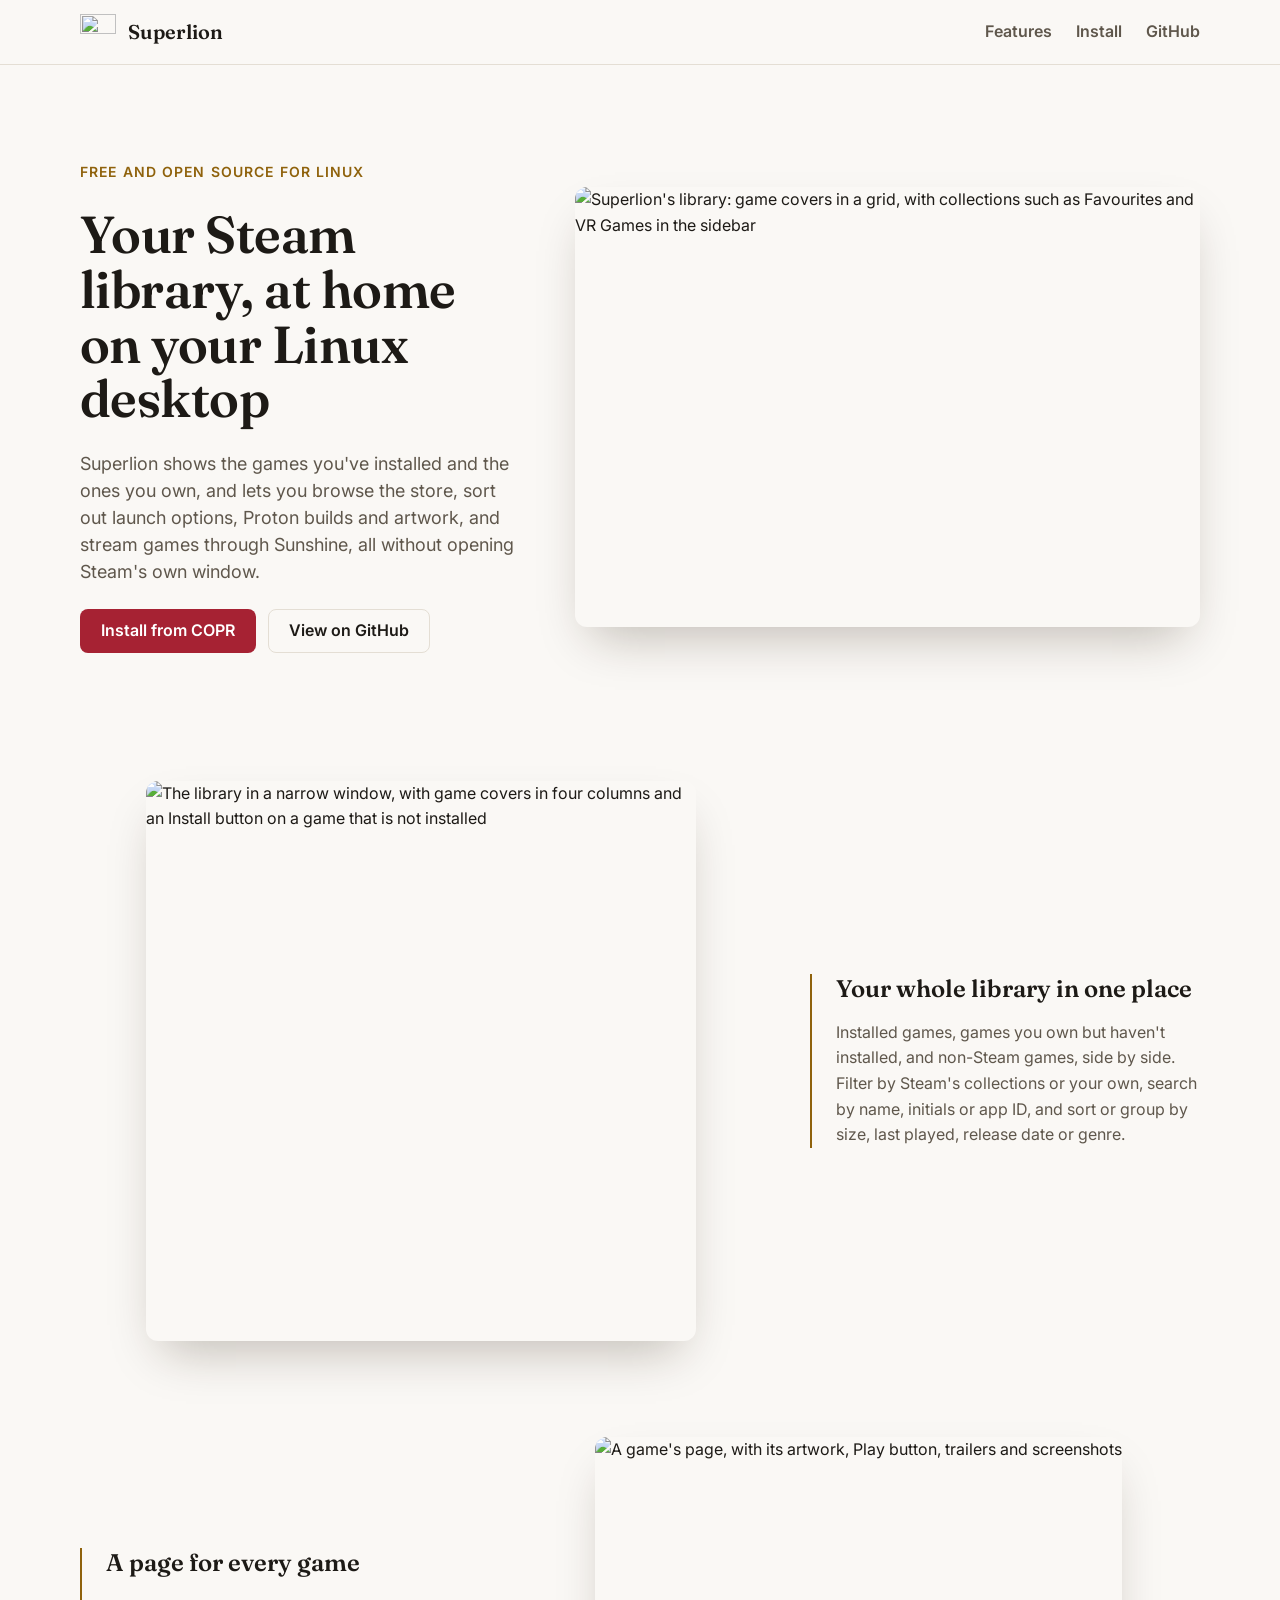
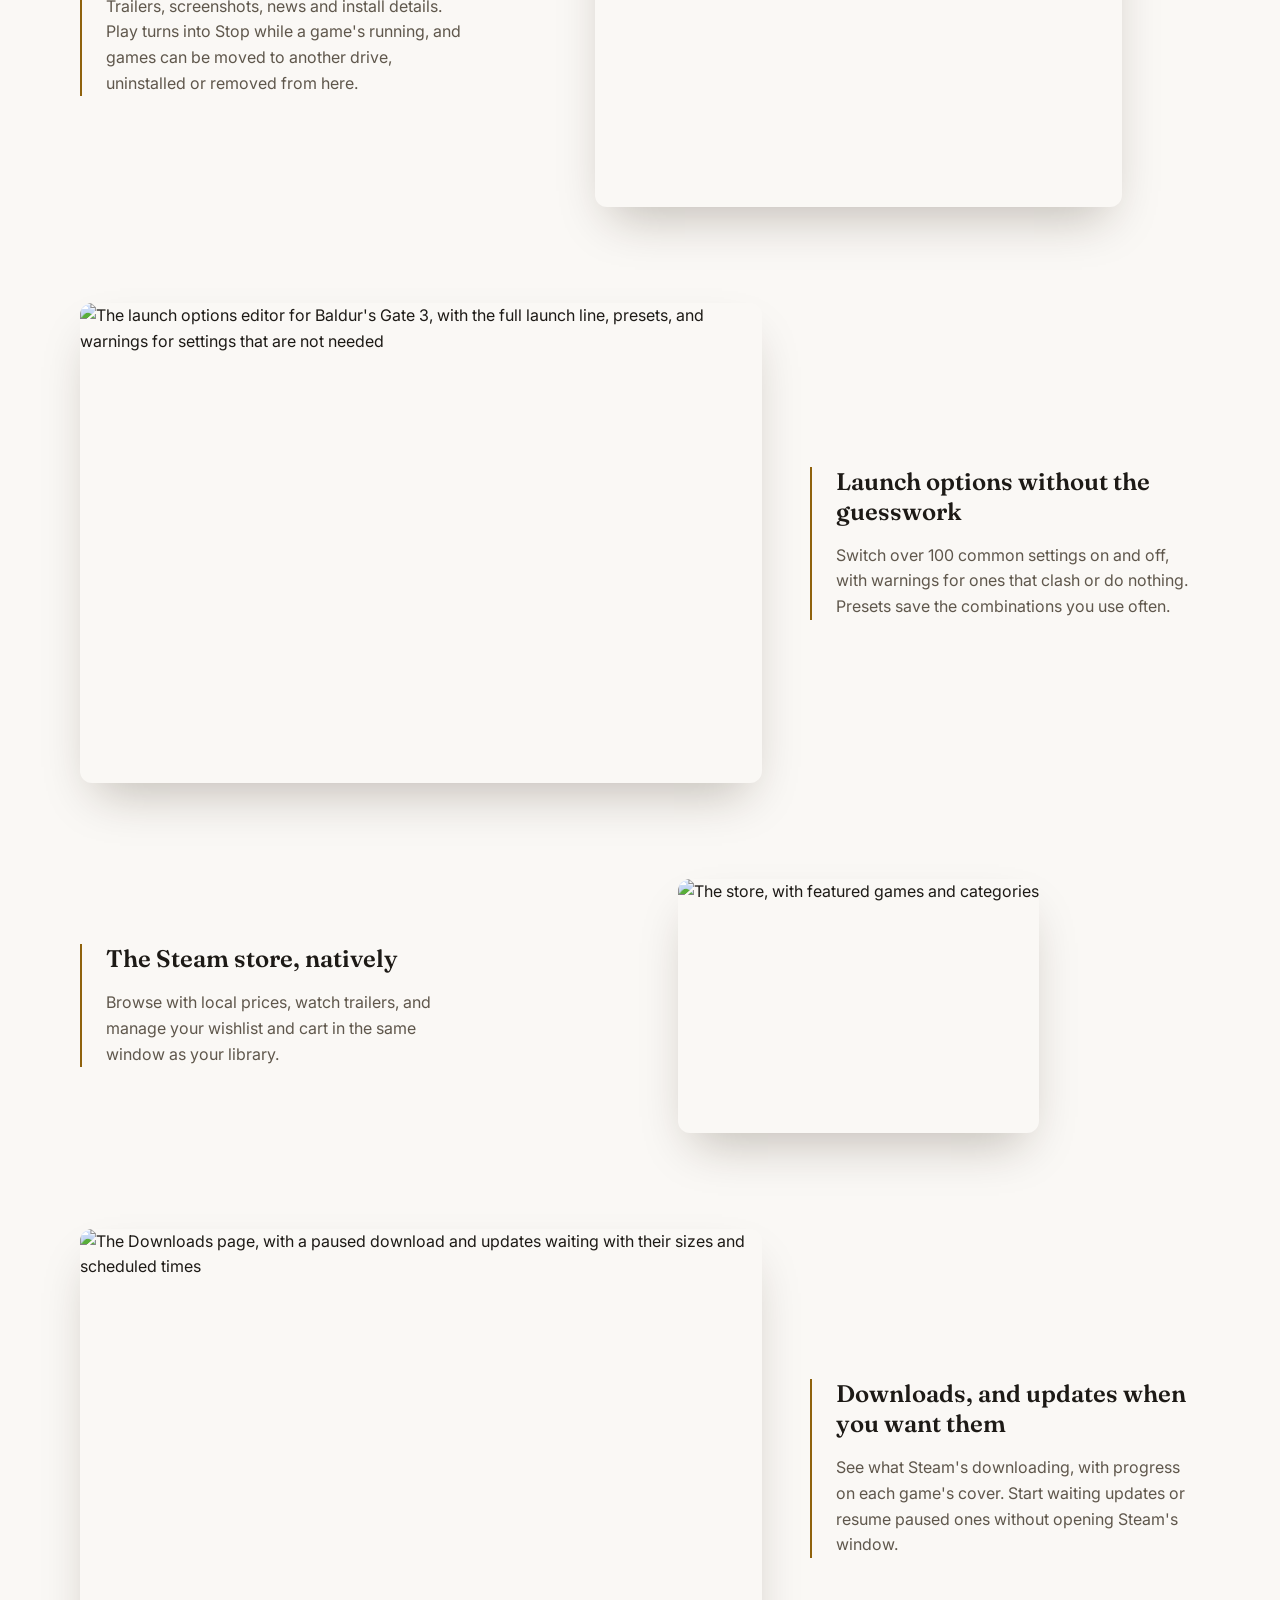
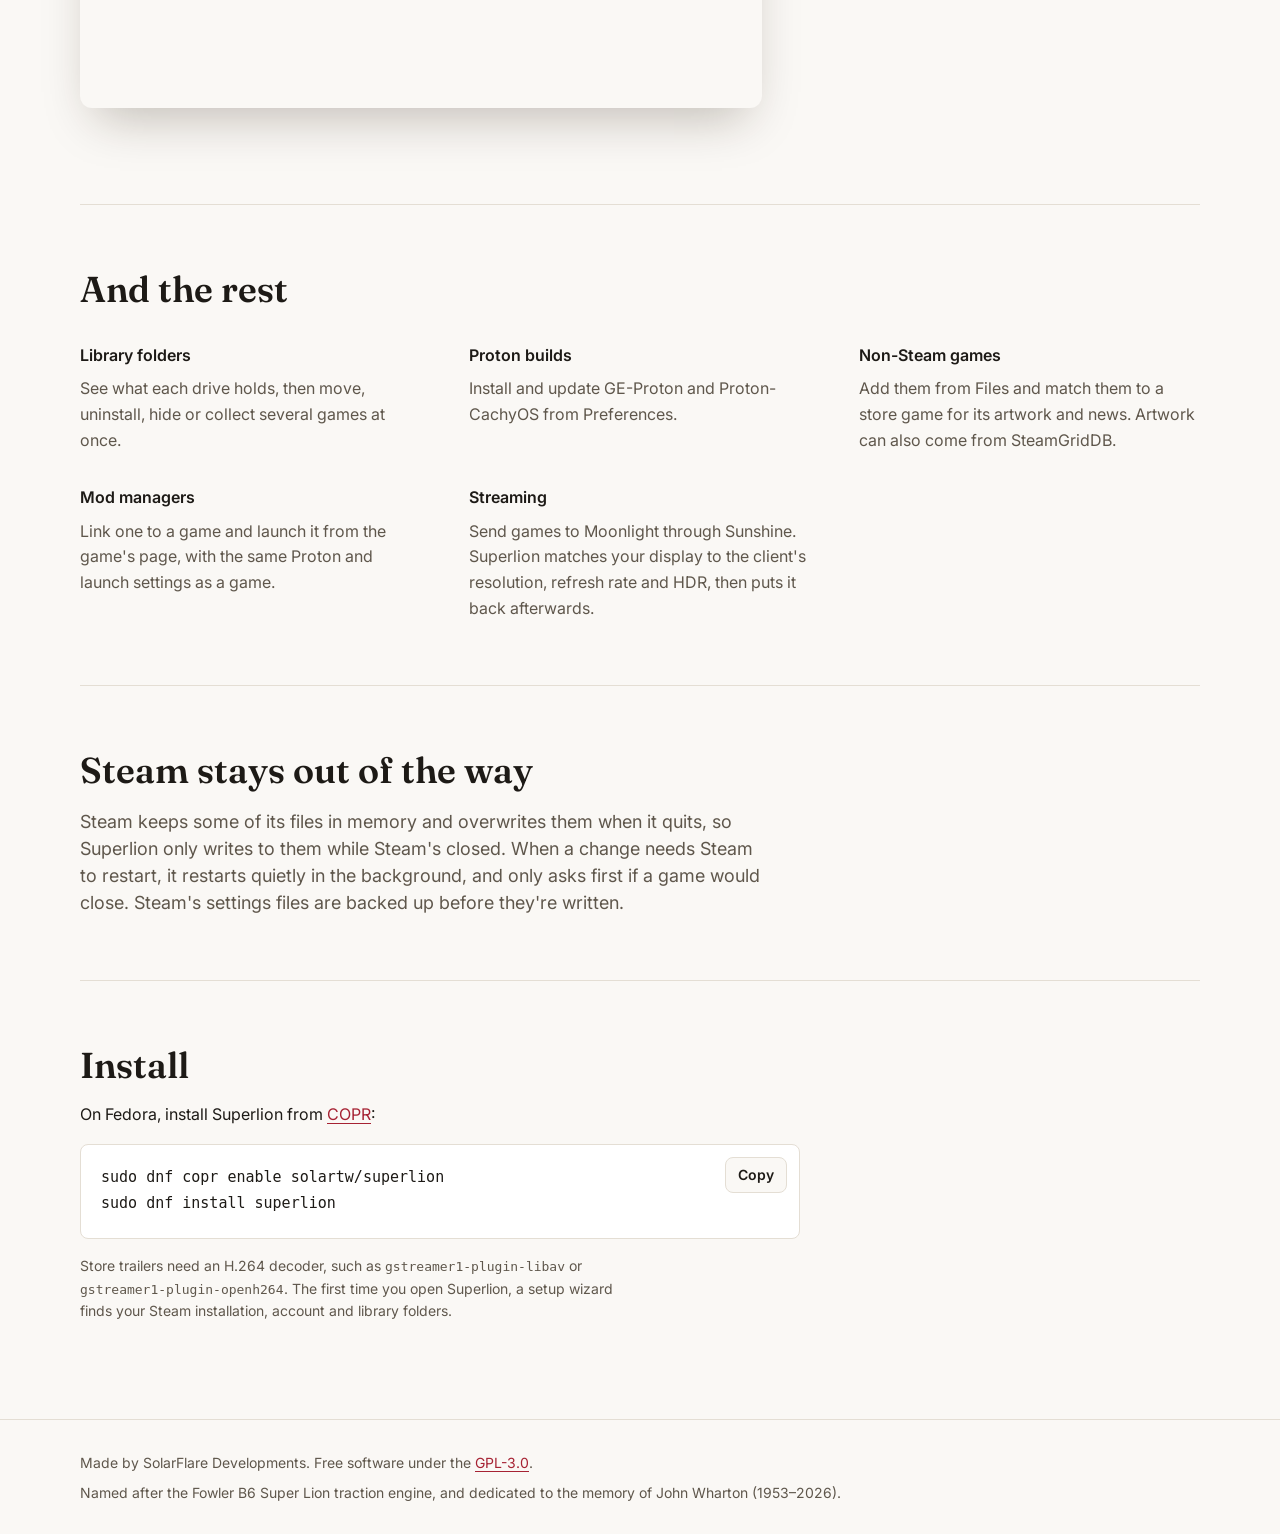
==== site/index.html @ ac481a47 "Add a website for GitHub Pages A single page in site/, built by site/build.py with the screenshots a" ====
<!doctype html>
<html lang="en-GB">
<head>
  <meta charset="utf-8">
  <meta name="viewport" content="width=device-width, initial-scale=1">
  <title>Superlion: a native Linux app for your Steam library</title>
  <meta name="description" content="A native GTK 4 app for your Steam library on Linux: organise games, edit launch options, manage Proton builds and stream with Sunshine, without Steam's window.">
  <link rel="canonical" href="https://tomtwentysix.github.io/Superlion/">
  <meta name="color-scheme" content="dark light">
  <meta name="theme-color" content="#16130f" media="(prefers-color-scheme: dark)">
  <meta name="theme-color" content="#faf8f5" media="(prefers-color-scheme: light)">
  <link rel="icon" href="images/icon.svg" type="image/svg+xml">
  <meta property="og:type" content="website">
  <meta property="og:title" content="Superlion: a native Linux app for your Steam library">
  <meta property="og:description" content="Browse and organise your Steam games, edit launch options, manage Proton builds and stream with Sunshine, all without opening Steam's window.">
  <meta property="og:url" content="https://tomtwentysix.github.io/Superlion/">
  <meta property="og:image" content="https://tomtwentysix.github.io/Superlion/images/social-preview.png">
  <meta property="og:image:width" content="1280">
  <meta property="og:image:height" content="640">
  <meta name="twitter:card" content="summary_large_image">
  <link rel="preconnect" href="https://fonts.googleapis.com">
  <link rel="preconnect" href="https://fonts.gstatic.com" crossorigin>
  <link rel="stylesheet" href="https://fonts.googleapis.com/css2?family=Fraunces:opsz,wght@9..144,600&family=Inter:wght@400;600&display=swap">
  <link rel="stylesheet" href="style.css">
  <script type="application/ld+json">
  {
    "@context": "https://schema.org",
    "@type": "SoftwareApplication",
    "name": "Superlion",
    "description": "A native Linux app for your Steam library, built with GTK 4 and libadwaita.",
    "applicationCategory": "GameApplication",
    "operatingSystem": "Linux",
    "url": "https://tomtwentysix.github.io/Superlion/",
    "downloadUrl": "https://copr.fedorainfracloud.org/coprs/solartw/superlion/",
    "license": "https://www.gnu.org/licenses/gpl-3.0.html",
    "image": "https://tomtwentysix.github.io/Superlion/images/library.webp",
    "author": { "@type": "Organization", "name": "SolarFlare Developments" },
    "offers": { "@type": "Offer", "price": "0", "priceCurrency": "GBP" }
  }
  </script>
</head>
<body>
  <a class="skip" href="#main">Skip to content</a>
  <header class="site-header">
    <div class="wrap header-row">
      <a class="brand" href="./">
        <img src="images/icon.svg" width="36" height="36" alt="">
        <span>Superlion</span>
      </a>
      <nav aria-label="Main">
        <a href="#features">Features</a>
        <a href="#install">Install</a>
        <a href="https://github.com/tomtwentysix/Superlion">GitHub</a>
      </nav>
    </div>
  </header>

  <main id="main">
    <section class="hero wrap">
      <div class="hero-text">
        <p class="eyebrow">Free and open source for Linux</p>
        <h1>Your Steam library, at home on your Linux desktop</h1>
        <p class="lede">Superlion shows the games you've installed and the ones you own, and lets you browse the store, sort out launch options, Proton builds and artwork, and stream games through Sunshine, all without opening Steam's own window.</p>
        <div class="actions">
          <a class="button primary" href="#install">Install from COPR</a>
          <a class="button secondary" href="https://github.com/tomtwentysix/Superlion">View on GitHub</a>
        </div>
      </div>
      <img class="shot hero-shot" src="images/library.webp" width="1280" height="900"
           alt="Superlion's library: game covers in a grid, with collections such as Favourites and VR Games in the sidebar">
    </section>

    <section id="features" class="features wrap" aria-labelledby="features-title">
      <h2 id="features-title" class="visually-hidden">Features</h2>

      <article class="feature">
        <div class="feature-text">
          <h3>Your whole library in one place</h3>
          <p>Installed games, games you own but haven't installed, and non-Steam games, side by side. Filter by Steam's collections or your own, search by name, initials or app ID, and sort or group by size, last played, release date or genre.</p>
        </div>
        <img class="shot" src="images/library-narrow.webp" width="909" height="925" loading="lazy"
             alt="The library in a narrow window, with game covers in four columns and an Install button on a game that is not installed">
      </article>

      <article class="feature">
        <div class="feature-text">
          <h3>A page for every game</h3>
          <p>Trailers, screenshots, news and install details. Play turns into Stop while a game's running, and games can be moved to another drive, uninstalled or removed from here.</p>
        </div>
        <img class="shot" src="images/game-overview.webp" width="1280" height="900" loading="lazy"
             alt="A game's page, with its artwork, Play button, trailers and screenshots">
      </article>

      <article class="feature">
        <div class="feature-text">
          <h3>Launch options without the guesswork</h3>
          <p>Switch over 100 common settings on and off, with warnings for ones that clash or do nothing. Presets save the combinations you use often.</p>
        </div>
        <img class="shot" src="images/launch-options.webp" width="1280" height="900" loading="lazy"
             alt="The launch options editor for Baldur&#39;s Gate 3, with the full launch line, presets, and warnings for settings that are not needed">
      </article>

      <article class="feature">
        <div class="feature-text">
          <h3>The Steam store, natively</h3>
          <p>Browse with local prices, watch trailers, and manage your wishlist and cart in the same window as your library.</p>
        </div>
        <img class="shot" src="images/store.webp" width="1280" height="900" loading="lazy"
             alt="The store, with featured games and categories">
      </article>

      <article class="feature">
        <div class="feature-text">
          <h3>Downloads, and updates when you want them</h3>
          <p>See what Steam's downloading, with progress on each game's cover. Start waiting updates or resume paused ones without opening Steam's window.</p>
        </div>
        <img class="shot" src="images/downloads.webp" width="1280" height="900" loading="lazy"
             alt="The Downloads page, with a paused download and updates waiting with their sizes and scheduled times">
      </article>
    </section>

    <section class="more wrap" aria-labelledby="more-title">
      <h2 id="more-title">And the rest</h2>
      <dl class="more-list">
        <div>
          <dt>Library folders</dt>
          <dd>See what each drive holds, then move, uninstall, hide or collect several games at once.</dd>
        </div>
        <div>
          <dt>Proton builds</dt>
          <dd>Install and update GE-Proton and Proton-CachyOS from Preferences.</dd>
        </div>
        <div>
          <dt>Non-Steam games</dt>
          <dd>Add them from Files and match them to a store game for its artwork and news. Artwork can also come from SteamGridDB.</dd>
        </div>
        <div>
          <dt>Mod managers</dt>
          <dd>Link one to a game and launch it from the game's page, with the same Proton and launch settings as a game.</dd>
        </div>
        <div>
          <dt>Streaming</dt>
          <dd>Send games to Moonlight through Sunshine. Superlion matches your display to the client's resolution, refresh rate and HDR, then puts it back afterwards.</dd>
        </div>
      </dl>
    </section>

    <section class="steam wrap" aria-labelledby="steam-title">
      <h2 id="steam-title">Steam stays out of the way</h2>
      <p>Steam keeps some of its files in memory and overwrites them when it quits, so Superlion only writes to them while Steam's closed. When a change needs Steam to restart, it restarts quietly in the background, and only asks first if a game would close. Steam's settings files are backed up before they're written.</p>
    </section>

    <section id="install" class="install wrap" aria-labelledby="install-title">
      <h2 id="install-title">Install</h2>
      <p>On Fedora, install Superlion from <a href="https://copr.fedorainfracloud.org/coprs/solartw/superlion/">COPR</a>:</p>
      <div class="code">
        <pre><code>sudo dnf copr enable solartw/superlion
sudo dnf install superlion</code></pre>
        <button type="button" class="copy" data-copy="sudo dnf copr enable solartw/superlion &amp;&amp; sudo dnf install superlion">Copy</button>
      </div>
      <p class="note">Store trailers need an H.264 decoder, such as <code>gstreamer1-plugin-libav</code> or <code>gstreamer1-plugin-openh264</code>. The first time you open Superlion, a setup wizard finds your Steam installation, account and library folders.</p>
    </section>
  </main>

  <footer class="site-footer">
    <div class="wrap footer-row">
      <p>Made by SolarFlare Developments. Free software under the <a href="https://github.com/tomtwentysix/Superlion/blob/main/LICENSE">GPL-3.0</a>.</p>
      <p>Named after the Fowler B6 Super Lion traction engine, and dedicated to the memory of John Wharton (1953–2026).</p>
    </div>
  </footer>

  <script>
    for (const button of document.querySelectorAll(".copy")) {
      button.addEventListener("click", async () => {
        try {
          await navigator.clipboard.writeText(button.dataset.copy);
          button.textContent = "Copied";
        } catch {
          button.textContent = "Select and copy";
        }
        setTimeout(() => { button.textContent = "Copy"; }, 2000);
      });
    }
  </script>
</body>
</html>
---- site/style.css ----
:root {
  --bg: #16130f;
  --surface: #211d18;
  --text: #f3efe8;
  --muted: #b5aca0;
  --border: #352f27;
  --primary: #e0566a;
  --on-primary: #16130f;
  --brass: #d9a33a;
  --shadow: 0 24px 48px -16px rgb(0 0 0 / 0.45);
  --serif: "Fraunces", Georgia, serif;
  --sans: "Inter", system-ui, sans-serif;
  --mono: ui-monospace, "SF Mono", "Cascadia Mono", "DejaVu Sans Mono", monospace;
  color-scheme: dark;
}

@media (prefers-color-scheme: light) {
  :root {
    --bg: #faf8f5;
    --surface: #ffffff;
    --text: #1d1a16;
    --muted: #5f574c;
    --border: #e4ded4;
    --primary: #a62233;
    --on-primary: #ffffff;
    --brass: #8f620c;
    --shadow: 0 24px 48px -16px rgb(40 24 8 / 0.28);
    color-scheme: light;
  }
}

*, *::before, *::after { box-sizing: border-box; }

html { scroll-behavior: smooth; scroll-padding-top: 80px; }

@media (prefers-reduced-motion: reduce) {
  html { scroll-behavior: auto; }
}

body {
  margin: 0;
  background: var(--bg);
  color: var(--text);
  font: 400 1rem/1.6 var(--sans);
  -webkit-font-smoothing: antialiased;
}

img { max-width: 100%; height: auto; display: block; }

a { color: var(--primary); text-underline-offset: 3px; text-decoration: none; }
a:hover { text-decoration: underline; }
p a, dd a, .site-footer a { text-decoration: underline; }

:focus-visible { outline: 2px solid var(--brass); outline-offset: 2px; border-radius: 4px; }

h1, h2, h3 { font-family: var(--serif); font-weight: 600; font-optical-sizing: auto; margin: 0; }
h1 { font-size: clamp(2.25rem, 5vw, 3.25rem); line-height: 1.05; letter-spacing: -0.01em; }
h2 { font-size: clamp(1.75rem, 3.5vw, 2.25rem); line-height: 1.15; }
h3 { font-size: 1.5rem; line-height: 1.25; }
p { margin: 0; }

.wrap { width: min(1120px, 100% - 32px); margin-inline: auto; }

.visually-hidden {
  position: absolute; width: 1px; height: 1px; overflow: hidden;
  clip: rect(0 0 0 0); white-space: nowrap;
}

.skip {
  position: absolute; left: 16px; top: -48px; z-index: 10;
  background: var(--surface); color: var(--text); padding: 8px 16px; border-radius: 8px;
}
.skip:focus { top: 16px; }

.site-header {
  position: sticky; top: 0; z-index: 5;
  background: color-mix(in srgb, var(--bg) 92%, transparent);
  border-bottom: 1px solid var(--border);
  backdrop-filter: blur(8px);
}
.header-row { display: flex; align-items: center; justify-content: space-between; gap: 16px; height: 64px; }
.brand { display: flex; align-items: center; gap: 12px; color: var(--text); font: 600 1.25rem/1 var(--serif); }
.brand:hover { text-decoration: none; }
nav { display: flex; gap: 24px; }
nav a { color: var(--muted); font-weight: 600; }
nav a:hover { color: var(--text); text-decoration: none; }

.hero {
  display: grid; grid-template-columns: minmax(0, 5fr) minmax(0, 7fr);
  gap: 48px; align-items: center; padding-block: 96px;
}
.hero-text { display: grid; gap: 24px; }
.eyebrow {
  color: var(--brass); font-weight: 600; font-size: 0.875rem;
  letter-spacing: 0.08em; text-transform: uppercase;
}
.lede { color: var(--muted); font-size: 1.125rem; line-height: 1.5; max-width: 62ch; }
.actions { display: flex; flex-wrap: wrap; gap: 12px; }

.button {
  display: inline-flex; align-items: center; min-height: 44px; padding: 0 20px;
  border-radius: 8px; font-weight: 600; border: 1px solid transparent;
}
.button:hover { text-decoration: none; }
.primary { background: var(--primary); color: var(--on-primary); }
.primary:hover { background: color-mix(in srgb, var(--primary) 85%, var(--text)); }
.secondary { border-color: var(--border); color: var(--text); }
.secondary:hover { border-color: var(--muted); }

.shot { border-radius: 12px; box-shadow: var(--shadow); }

.features { display: grid; gap: 96px; padding-block: 32px 96px; }
.feature {
  display: grid; grid-template-columns: minmax(0, 4fr) minmax(0, 7fr);
  gap: 48px; align-items: center;
}
.feature:nth-child(odd of .feature) { grid-template-columns: minmax(0, 7fr) minmax(0, 4fr); }
.feature:nth-child(odd of .feature) .feature-text { order: 2; }
.feature .shot { max-height: 560px; width: auto; justify-self: center; }
.feature-text { display: grid; gap: 16px; border-left: 2px solid var(--brass); padding-left: 24px; }
.feature-text p { color: var(--muted); max-width: 62ch; }

.more, .steam, .install {
  padding-block: 64px; border-top: 1px solid var(--border);
  grid-template-columns: minmax(0, 1fr);
}
.more { display: grid; gap: 32px; }
.more-list { display: grid; grid-template-columns: repeat(auto-fit, minmax(280px, 1fr)); gap: 32px 48px; margin: 0; }
.more-list dt { font-weight: 600; margin-bottom: 8px; }
.more-list dd { margin: 0; color: var(--muted); }

.steam { display: grid; gap: 16px; }
.steam p { color: var(--muted); max-width: 62ch; font-size: 1.125rem; line-height: 1.5; }

.install { display: grid; gap: 16px; padding-bottom: 96px; }
.install p { max-width: 62ch; }
.code {
  display: flex; align-items: flex-start; gap: 12px; padding: 12px 12px 12px 0;
  background: var(--surface); border: 1px solid var(--border); border-radius: 8px; max-width: 720px;
}
pre { flex: 1; min-width: 0; margin: 0; padding: 8px 0 8px 20px; overflow-x: auto; }
code { font: 0.9375rem/1.6 var(--mono); }
.note { color: var(--muted); font-size: 0.875rem; }
.note code { font-size: 0.8125rem; overflow-wrap: anywhere; }
.copy {
  flex: none; min-height: 36px; padding: 0 12px;
  background: var(--bg); color: var(--text); border: 1px solid var(--border);
  border-radius: 8px; font: 600 0.875rem/1 var(--sans); cursor: pointer;
}
.copy:hover { border-color: var(--muted); }

.site-footer { border-top: 1px solid var(--border); padding-block: 32px; color: var(--muted); font-size: 0.875rem; }
.footer-row { display: grid; gap: 8px; }

@media (max-width: 860px) {
  .hero, .feature, .feature:nth-child(odd of .feature) { grid-template-columns: minmax(0, 1fr); }
  .feature:nth-child(odd of .feature) .feature-text { order: 0; }
  .hero { padding-block: 64px; gap: 40px; }
  .features { gap: 64px; padding-bottom: 64px; }
  .more, .steam, .install { padding-block: 48px; }
  nav { gap: 16px; }
}

@media (max-width: 420px) {
  nav a[href^="https"] { display: none; }
  .brand span { font-size: 1.125rem; }
}
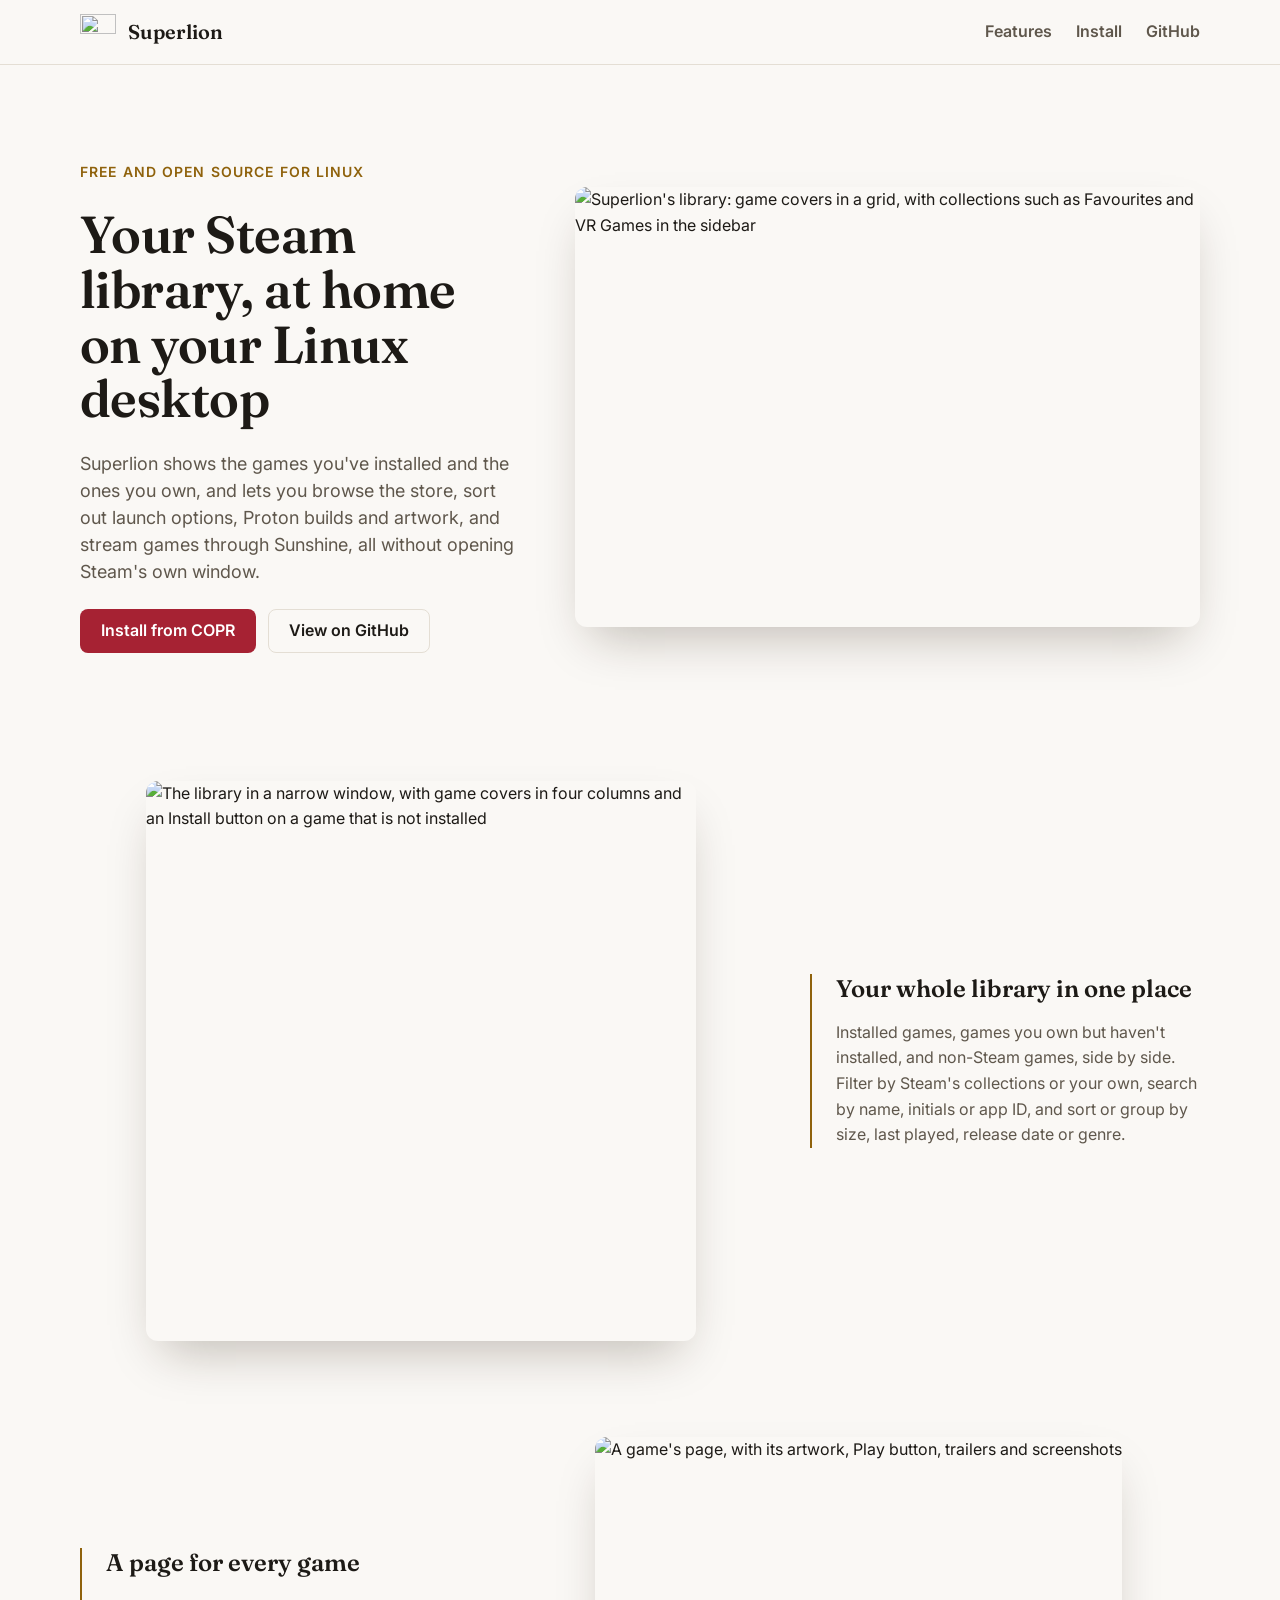
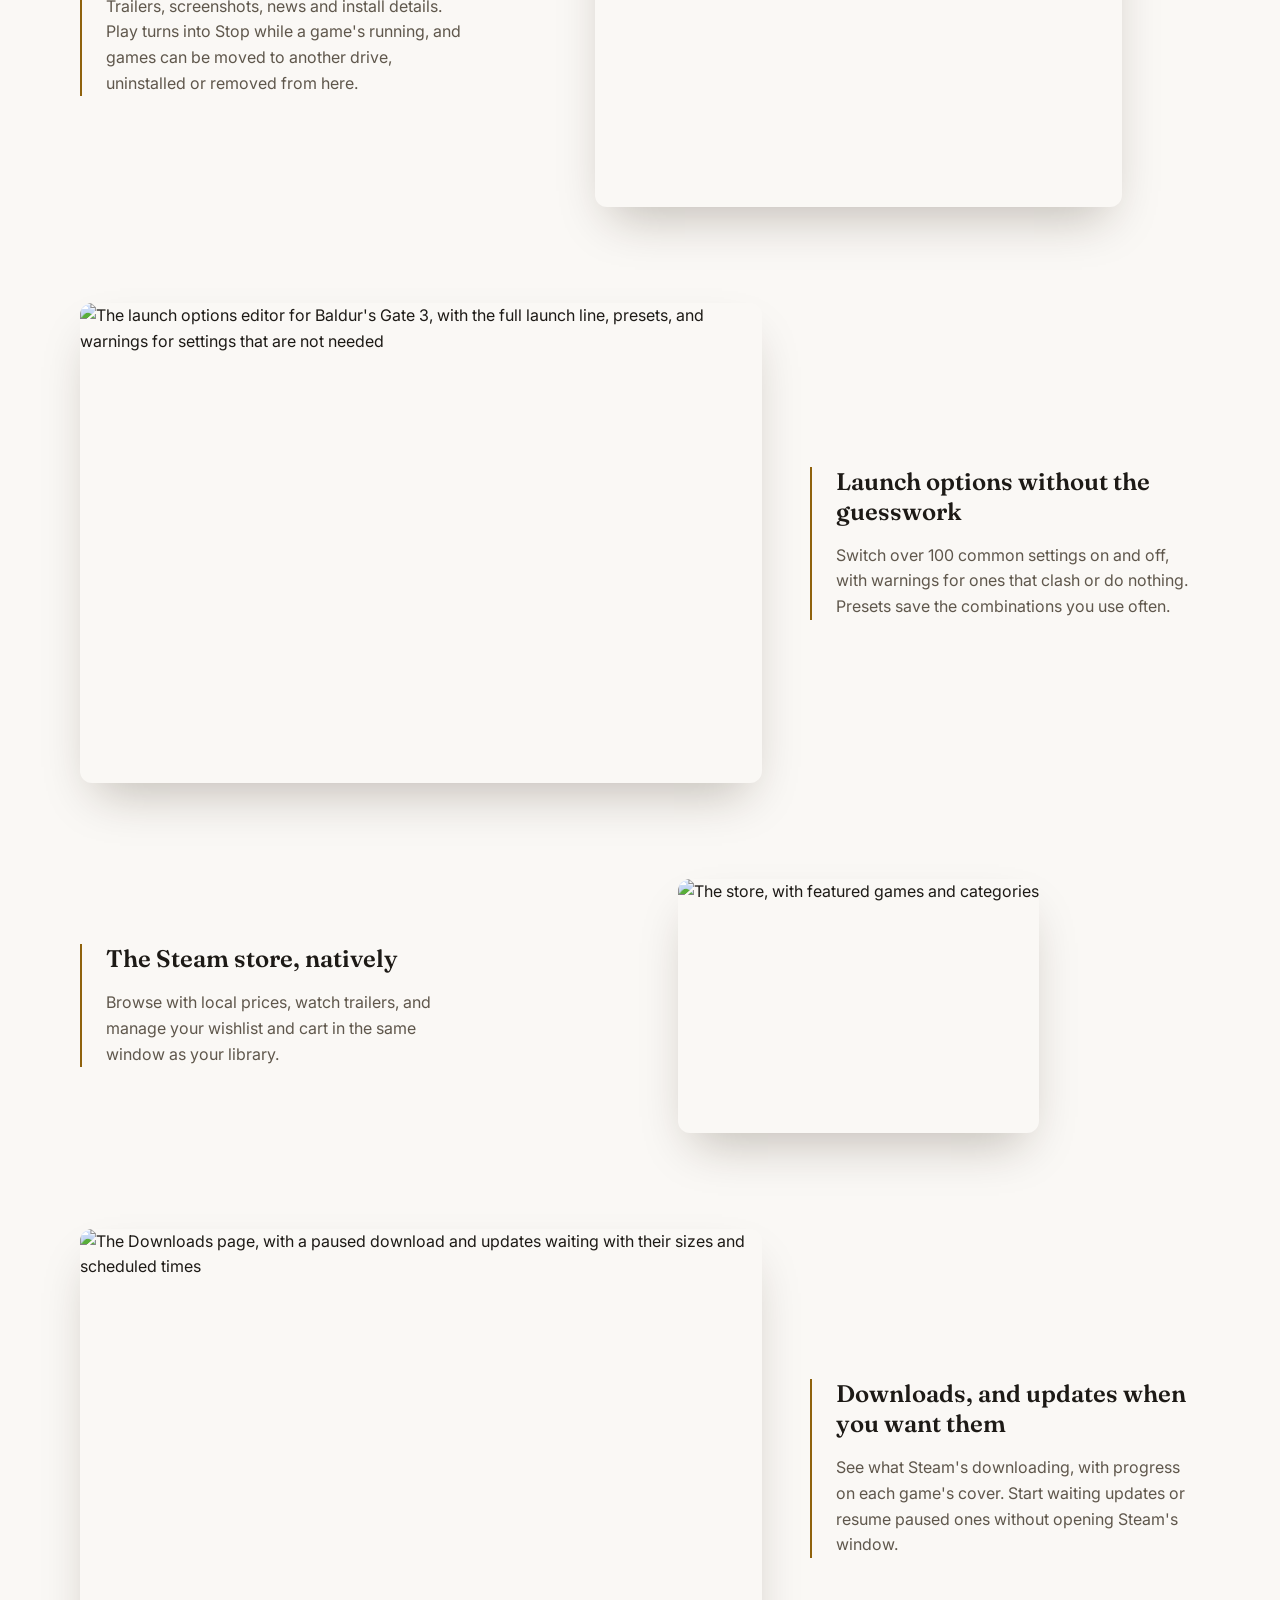
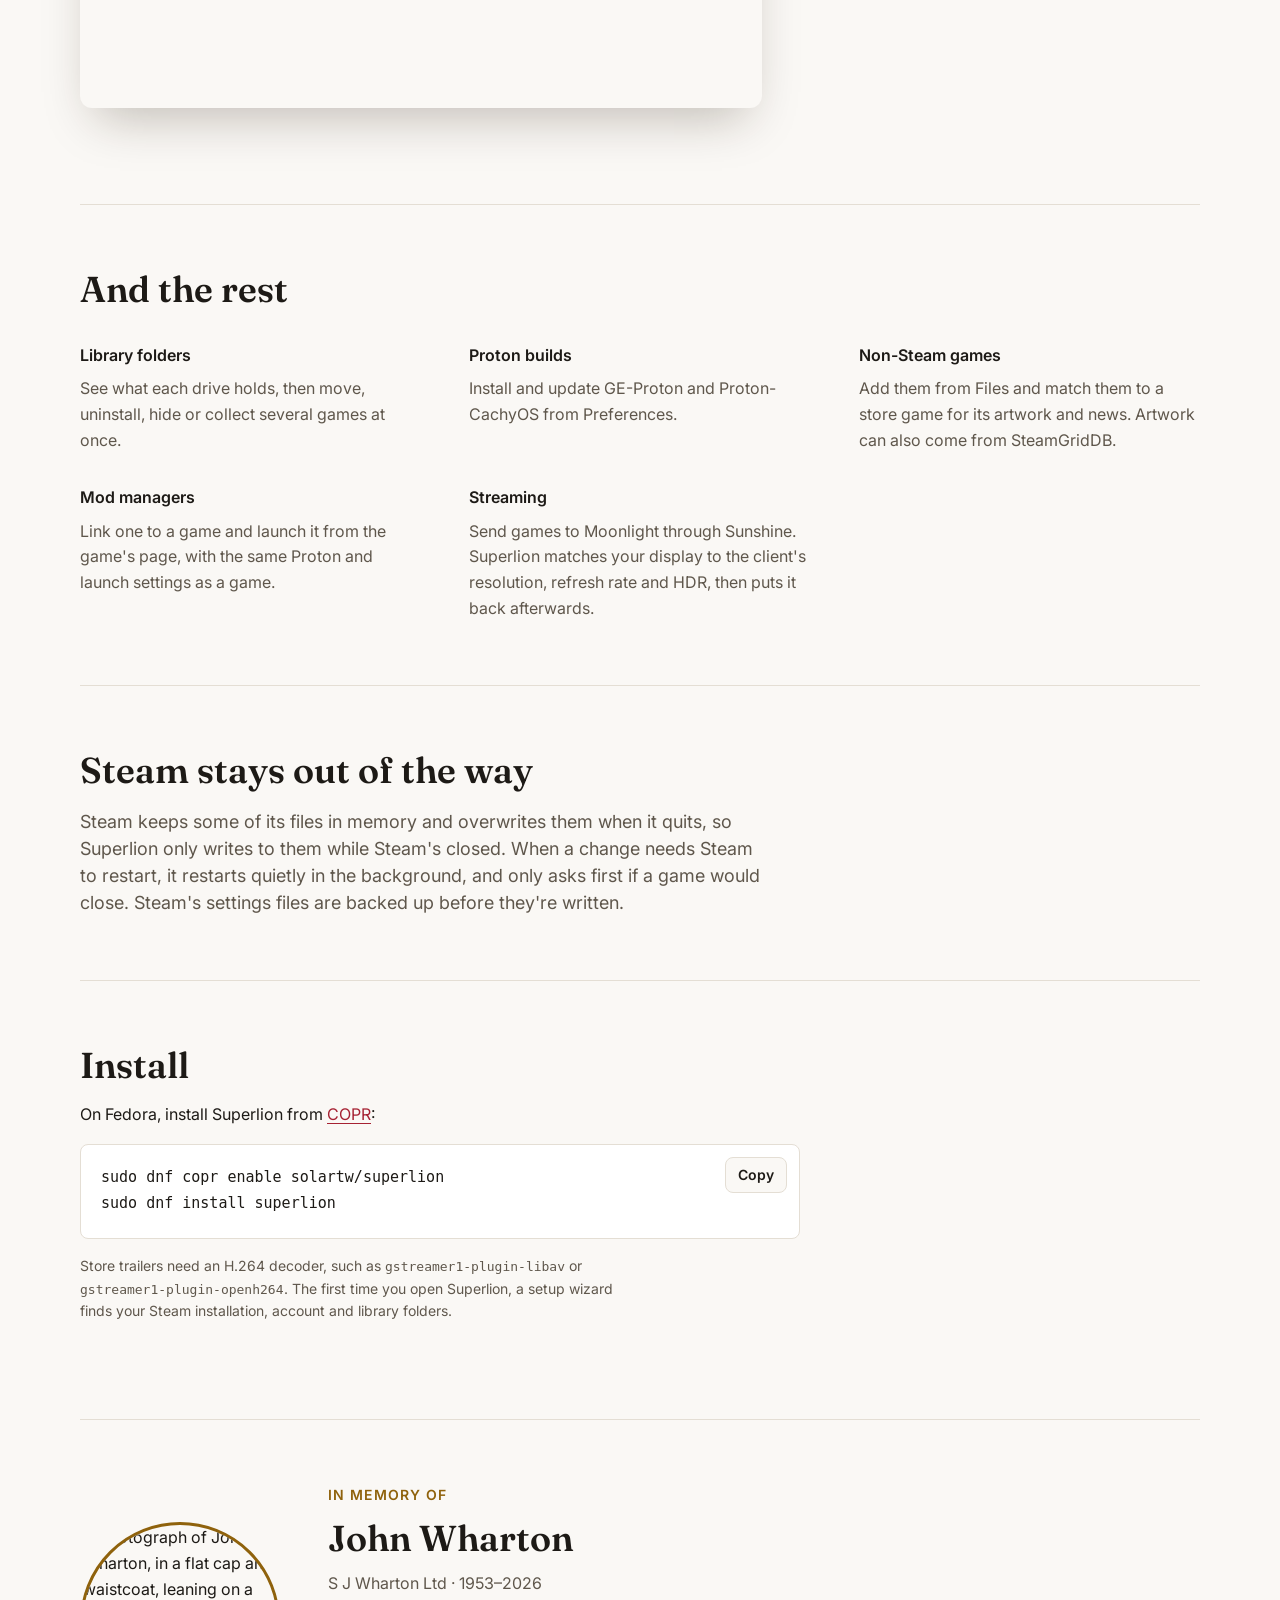
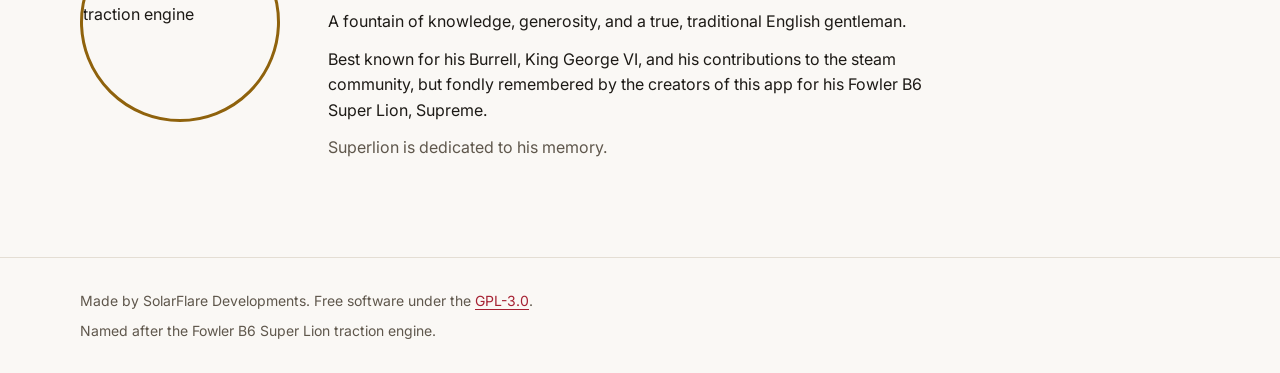
==== commit 897461ed: "Add John Wharton's dedication to the website" ====
--- a/site/index.html
+++ b/site/index.html
@@ -160,12 +160,24 @@
       </div>
       <p class="note">Store trailers need an H.264 decoder, such as <code>gstreamer1-plugin-libav</code> or <code>gstreamer1-plugin-openh264</code>. The first time you open Superlion, a setup wizard finds your Steam installation, account and library folders.</p>
     </section>
+    <section class="dedication wrap" aria-labelledby="dedication-title">
+      <img src="images/john-wharton.webp" width="446" height="448" loading="lazy"
+           alt="Photograph of John Wharton, in a flat cap and waistcoat, leaning on a traction engine">
+      <div class="dedication-text">
+        <p class="eyebrow">In memory of</p>
+        <h2 id="dedication-title">John Wharton</h2>
+        <p class="dedication-details">S J Wharton Ltd · 1953–2026</p>
+        <p>A fountain of knowledge, generosity, and a true, traditional English gentleman.</p>
+        <p>Best known for his Burrell, King George VI, and his contributions to the steam community, but fondly remembered by the creators of this app for his Fowler B6 Super Lion, Supreme.</p>
+        <p class="dedication-details">Superlion is dedicated to his memory.</p>
+      </div>
+    </section>
   </main>
 
   <footer class="site-footer">
     <div class="wrap footer-row">
       <p>Made by SolarFlare Developments. Free software under the <a href="https://github.com/tomtwentysix/Superlion/blob/main/LICENSE">GPL-3.0</a>.</p>
-      <p>Named after the Fowler B6 Super Lion traction engine, and dedicated to the memory of John Wharton (1953–2026).</p>
+      <p>Named after the Fowler B6 Super Lion traction engine.</p>
     </div>
   </footer>
 
--- a/site/style.css
+++ b/site/style.css
@@ -149,6 +149,14 @@
 }
 .copy:hover { border-color: var(--muted); }
 
+.dedication {
+  display: grid; grid-template-columns: 200px minmax(0, 1fr); gap: 32px 48px; align-items: center;
+  padding-block: 64px 96px; border-top: 1px solid var(--border);
+}
+.dedication img { border-radius: 50%; border: 3px solid var(--brass); aspect-ratio: 1; object-fit: cover; }
+.dedication-text { display: grid; gap: 12px; max-width: 62ch; }
+.dedication-details { color: var(--muted); }
+
 .site-footer { border-top: 1px solid var(--border); padding-block: 32px; color: var(--muted); font-size: 0.875rem; }
 .footer-row { display: grid; gap: 8px; }
 
@@ -158,6 +166,8 @@
   .hero { padding-block: 64px; gap: 40px; }
   .features { gap: 64px; padding-bottom: 64px; }
   .more, .steam, .install { padding-block: 48px; }
+  .dedication { grid-template-columns: minmax(0, 1fr); padding-block: 48px 64px; }
+  .dedication img { width: 160px; }
   nav { gap: 16px; }
 }
 
